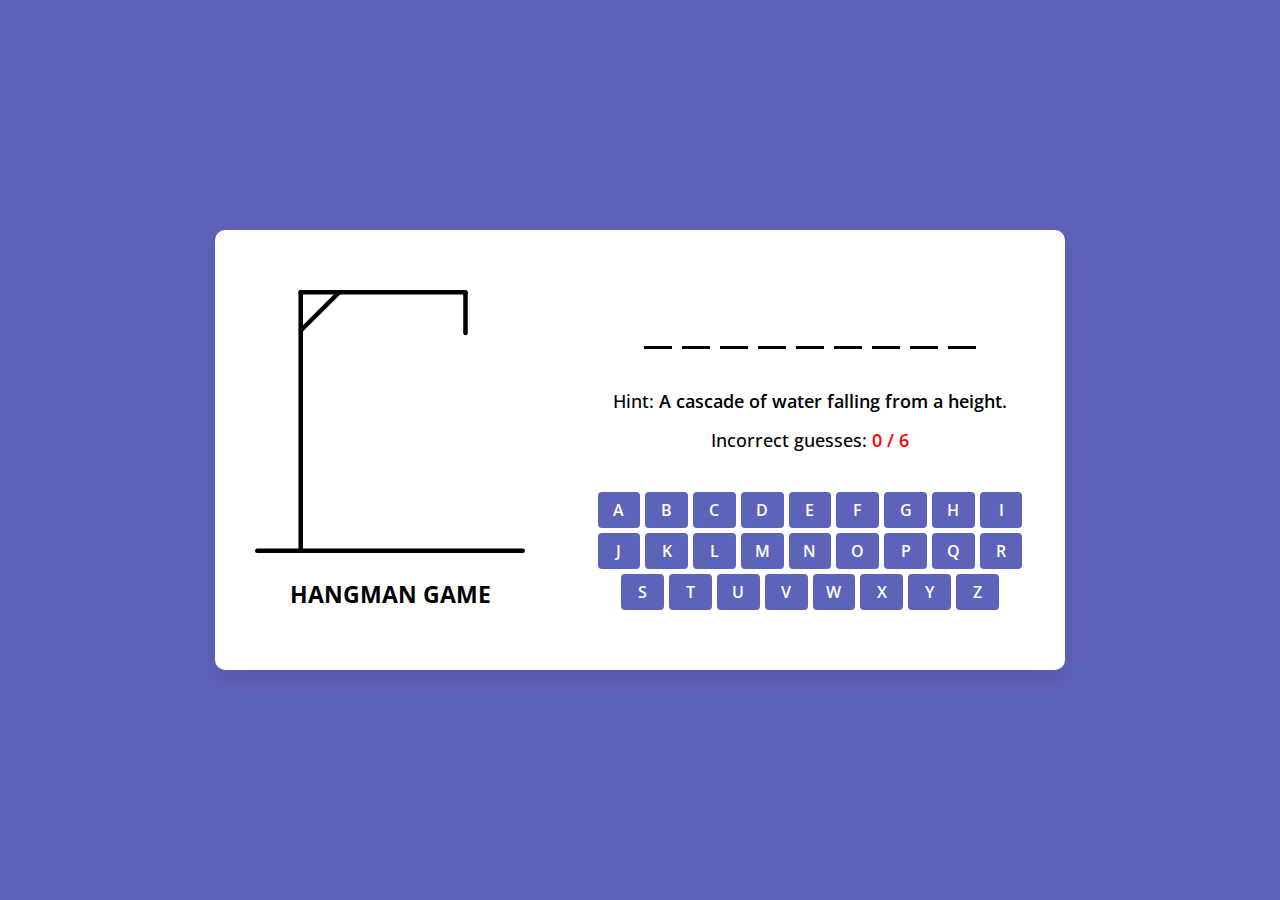
==== index.html @ 455882ec "jogo da forca" ====
<!DOCTYPE html>
<!-- Coding By CodingNepal - www.codingnepalweb.com -->
<html lang="en">
<head>
    <meta charset="UTF-8">
    <meta name="viewport" content="width=device-width, initial-scale=1.0">
    <title>Hangman Game JavaScript | CodingNepal</title>
    <link rel="stylesheet" href="style.css">
    <script src="scripts/word-list.js" defer></script>
    <script src="scripts/script.js" defer></script>
</head>
<body>
    <div class="game-modal">
        <div class="content">
            <img src="#" alt="gif">
            <h4>Game Over!</h4>
            <p>The correct word was: <b>rainbow</b></p>
            <button class="play-again">Play Again</button>
        </div>
    </div>
    <div class="container">
        <div class="hangman-box">
            <img src="#" draggable="false" alt="hangman-img">
            <h1>Hangman Game</h1>
        </div>
        <div class="game-box">
            <ul class="word-display"></ul>
            <h4 class="hint-text">Hint: <b></b></h4>
            <h4 class="guesses-text">Incorrect guesses: <b></b></h4>
            <div class="keyboard"></div>
        </div>
    </div>
</body>
</html>
---- style.css ----
/* Importing Google font - Open Sans */
@import url("https://fonts.googleapis.com/css2?family=Open+Sans:wght@400;500;600;700&display=swap");
* {
    margin: 0;
    padding: 0;
    box-sizing: border-box;
    font-family: "Open Sans", sans-serif;
}
body {
    display: flex;
    padding: 0 10px;
    align-items: center;
    justify-content: center;
    min-height: 100vh;
    background: #5E63BA;
}
.container {
    display: flex;
    width: 850px;
    gap: 70px;
    padding: 60px 40px;
    background: #fff;
    border-radius: 10px;
    align-items: flex-end;
    justify-content: space-between;
    box-shadow: 0 10px 20px rgba(0,0,0,0.1);
}
.hangman-box img {
    user-select: none;
    max-width: 270px;
}
.hangman-box h1 {
    font-size: 1.45rem;
    text-align: center;
    margin-top: 20px;
    text-transform: uppercase;
}
.game-box .word-display {
    gap: 10px;
    list-style: none;
    display: flex;
    flex-wrap: wrap;
    justify-content: center;
    align-items: center;
}
.word-display .letter {
    width: 28px;
    font-size: 2rem;
    text-align: center;
    font-weight: 600;
    margin-bottom: 40px;
    text-transform: uppercase;
    border-bottom: 3px solid #000;
}
.word-display .letter.guessed {
    margin: -40px 0 35px;
    border-color: transparent;
}
.game-box h4 {
    text-align: center;
    font-size: 1.1rem;
    font-weight: 500;
    margin-bottom: 15px;
}
.game-box h4 b {
    font-weight: 600;
}
.game-box .guesses-text b {
    color: #ff0000;
}
.game-box .keyboard {
    display: flex;
    gap: 5px;
    flex-wrap: wrap;
    margin-top: 40px;
    justify-content: center;
}
:where(.game-modal, .keyboard) button {
    color: #fff;
    border: none;
    outline: none;
    cursor: pointer;
    font-size: 1rem;
    font-weight: 600;
    border-radius: 4px;
    text-transform: uppercase;
    background: #5E63BA;
}
.keyboard button {
    padding: 7px;
    width: calc(100% / 9 - 5px);
}
.keyboard button[disabled] {
    pointer-events: none;
    opacity: 0.6;
}
:where(.game-modal, .keyboard) button:hover {
    background: #8286c9;
}
.game-modal {
    position: fixed;
    top: 0;
    left: 0;
    width: 100%;
    height: 100%;
    opacity: 0;
    pointer-events: none;
    background: rgba(0,0,0,0.6);
    display: flex;
    align-items: center;
    justify-content: center;
    z-index: 9999;
    padding: 0 10px;
    transition: opacity 0.4s ease;
}
.game-modal.show {
    opacity: 1;
    pointer-events: auto;
    transition: opacity 0.4s 0.4s ease;
}
.game-modal .content {
    padding: 30px;
    max-width: 420px;
    width: 100%;
    border-radius: 10px;
    background: #fff;
    text-align: center;
    box-shadow: 0 10px 20px rgba(0,0,0,0.1);
}
.game-modal img {
    max-width: 130px;
    margin-bottom: 20px;
}
.game-modal img[src="images/victory.gif"] {
    margin-left: -10px;
}
.game-modal h4 {
    font-size: 1.53rem;
}
.game-modal p {
    font-size: 1.15rem;
    margin: 15px 0 30px;
    font-weight: 500;
}
.game-modal p b {
    color: #5E63BA;
    font-weight: 600;
}
.game-modal button {
    padding: 12px 23px;
}

@media (max-width: 782px) {
    .container {
        flex-direction: column;
        padding: 30px 15px;
        align-items: center;
    }
    .hangman-box img {
        max-width: 200px;
    }
    .hangman-box h1 {
        display: none;
    }
    .game-box h4 {
        font-size: 1rem;
    }
    .word-display .letter {
        margin-bottom: 35px;
        font-size: 1.7rem;
    }
    .word-display .letter.guessed {
        margin: -35px 0 25px;
    }
    .game-modal img {
        max-width: 120px;
    }
    .game-modal h4 {
        font-size: 1.45rem;
    }
    .game-modal p {
        font-size: 1.1rem;
    }
    .game-modal button {
        padding: 10px 18px;
    }
}
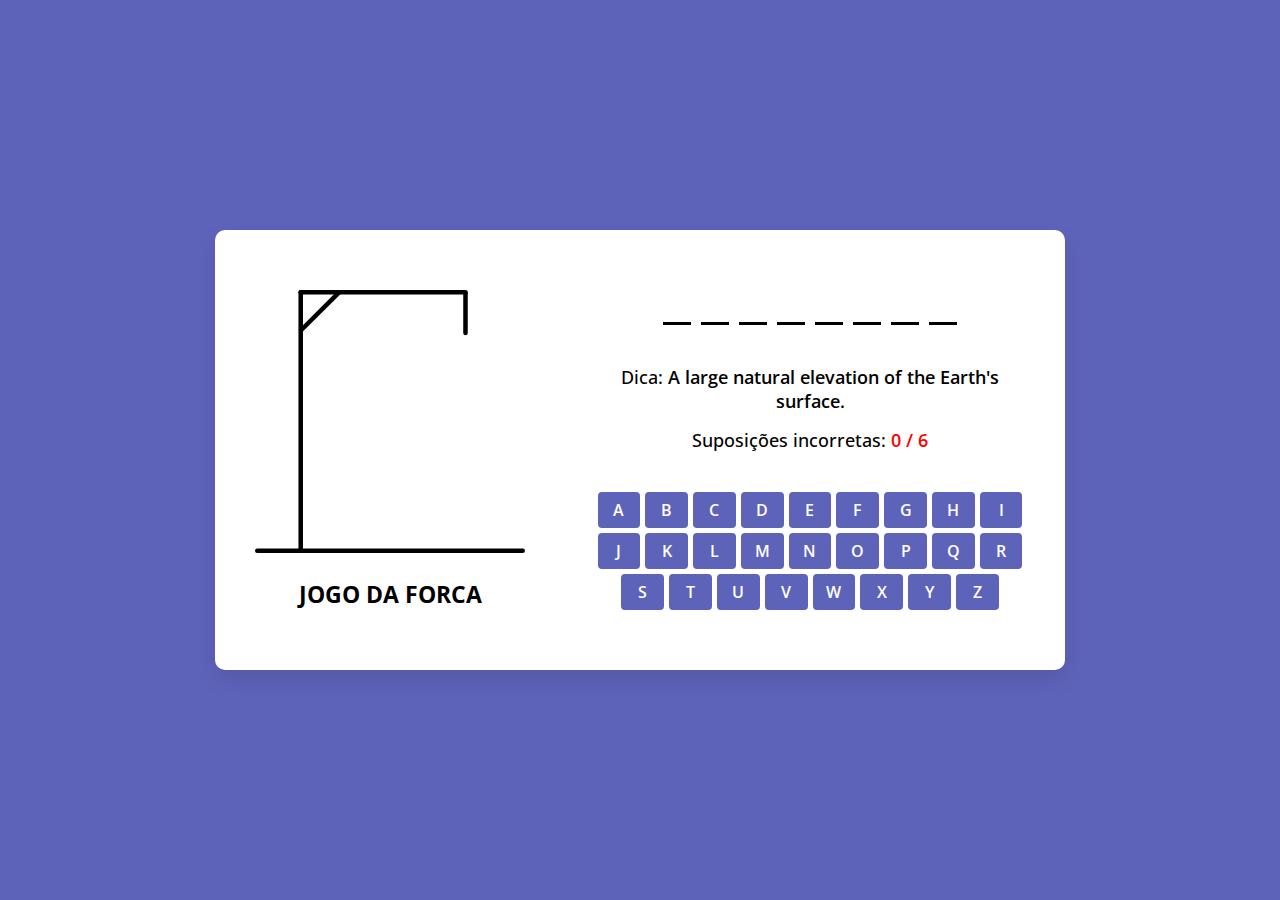
==== commit 007ce497: "traduzi quase tudo para o português" ====
--- a/index.html
+++ b/index.html
@@ -1,10 +1,10 @@
 <!DOCTYPE html>
 <!-- Coding By CodingNepal - www.codingnepalweb.com -->
-<html lang="en">
+<html lang="pt-BR">
 <head>
     <meta charset="UTF-8">
     <meta name="viewport" content="width=device-width, initial-scale=1.0">
-    <title>Hangman Game JavaScript | CodingNepal</title>
+    <title>Jogo da Forca em Javascript</title>
     <link rel="stylesheet" href="style.css">
     <script src="scripts/word-list.js" defer></script>
     <script src="scripts/script.js" defer></script>
@@ -13,20 +13,20 @@
     <div class="game-modal">
         <div class="content">
             <img src="#" alt="gif">
-            <h4>Game Over!</h4>
-            <p>The correct word was: <b>rainbow</b></p>
-            <button class="play-again">Play Again</button>
+            <h4>Fim de Jogo!</h4>
+            <p>A palavra correta era: <b>rainbow</b></p>
+            <button class="play-again">Jogue de novo</button>
         </div>
     </div>
     <div class="container">
         <div class="hangman-box">
             <img src="#" draggable="false" alt="hangman-img">
-            <h1>Hangman Game</h1>
+            <h1>Jogo da Forca</h1>
         </div>
         <div class="game-box">
             <ul class="word-display"></ul>
-            <h4 class="hint-text">Hint: <b></b></h4>
-            <h4 class="guesses-text">Incorrect guesses: <b></b></h4>
+            <h4 class="hint-text">Dica: <b></b></h4>
+            <h4 class="guesses-text">Suposições incorretas: <b></b></h4>
             <div class="keyboard"></div>
         </div>
     </div>
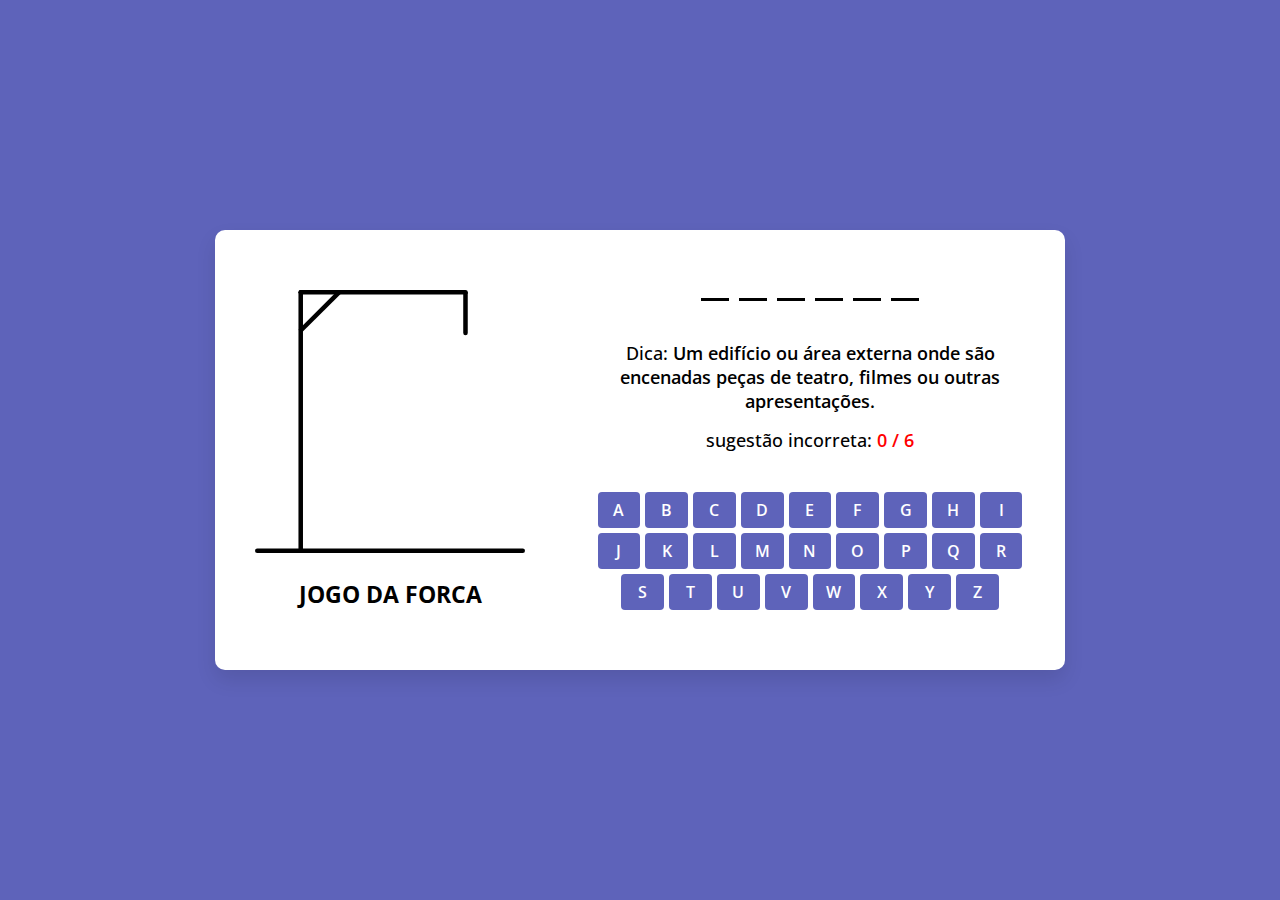
==== commit 2b145a10: "traduzido" ====
--- a/index.html
+++ b/index.html
@@ -4,7 +4,7 @@
 <head>
     <meta charset="UTF-8">
     <meta name="viewport" content="width=device-width, initial-scale=1.0">
-    <title>Jogo da Forca em Javascript</title>
+    <title>Jogo da Forca</title>
     <link rel="stylesheet" href="style.css">
     <script src="scripts/word-list.js" defer></script>
     <script src="scripts/script.js" defer></script>
@@ -26,7 +26,7 @@
         <div class="game-box">
             <ul class="word-display"></ul>
             <h4 class="hint-text">Dica: <b></b></h4>
-            <h4 class="guesses-text">Suposições incorretas: <b></b></h4>
+            <h4 class="guesses-text">sugestão incorreta: <b></b></h4>
             <div class="keyboard"></div>
         </div>
     </div>
